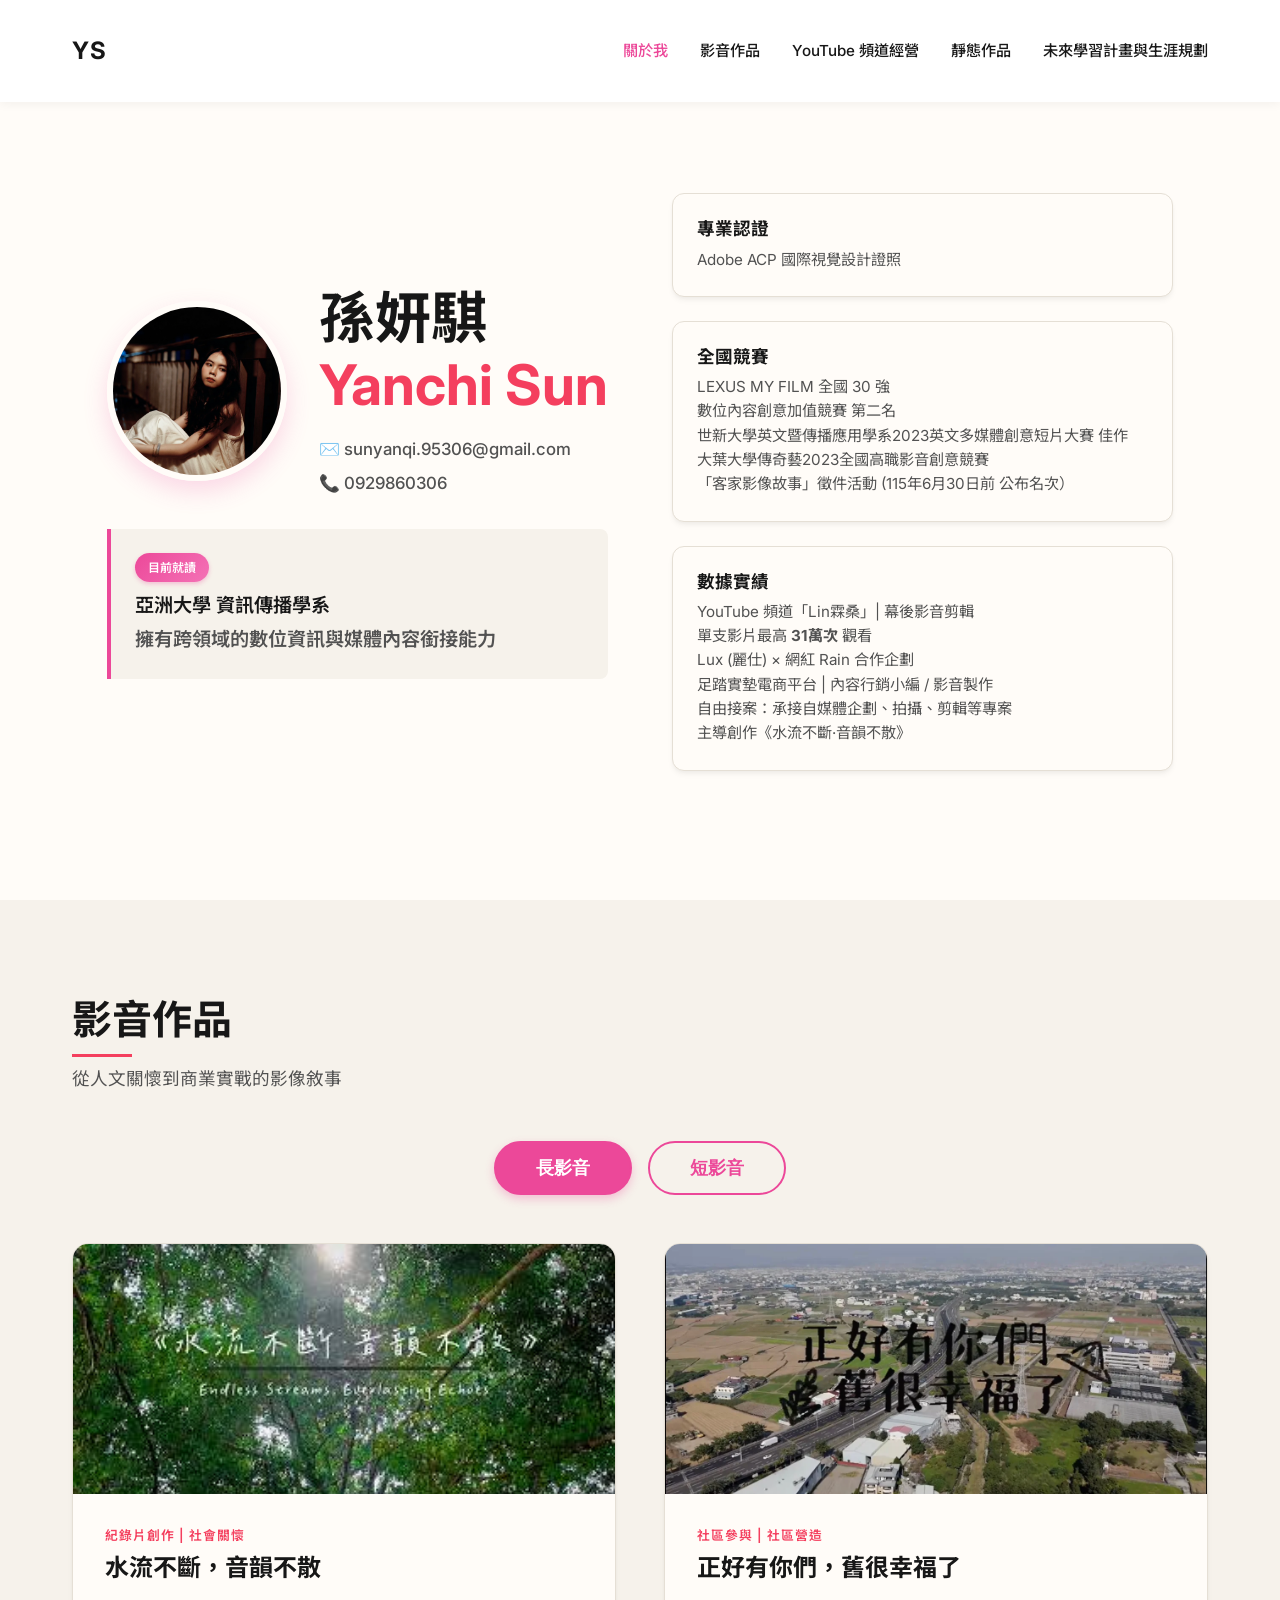
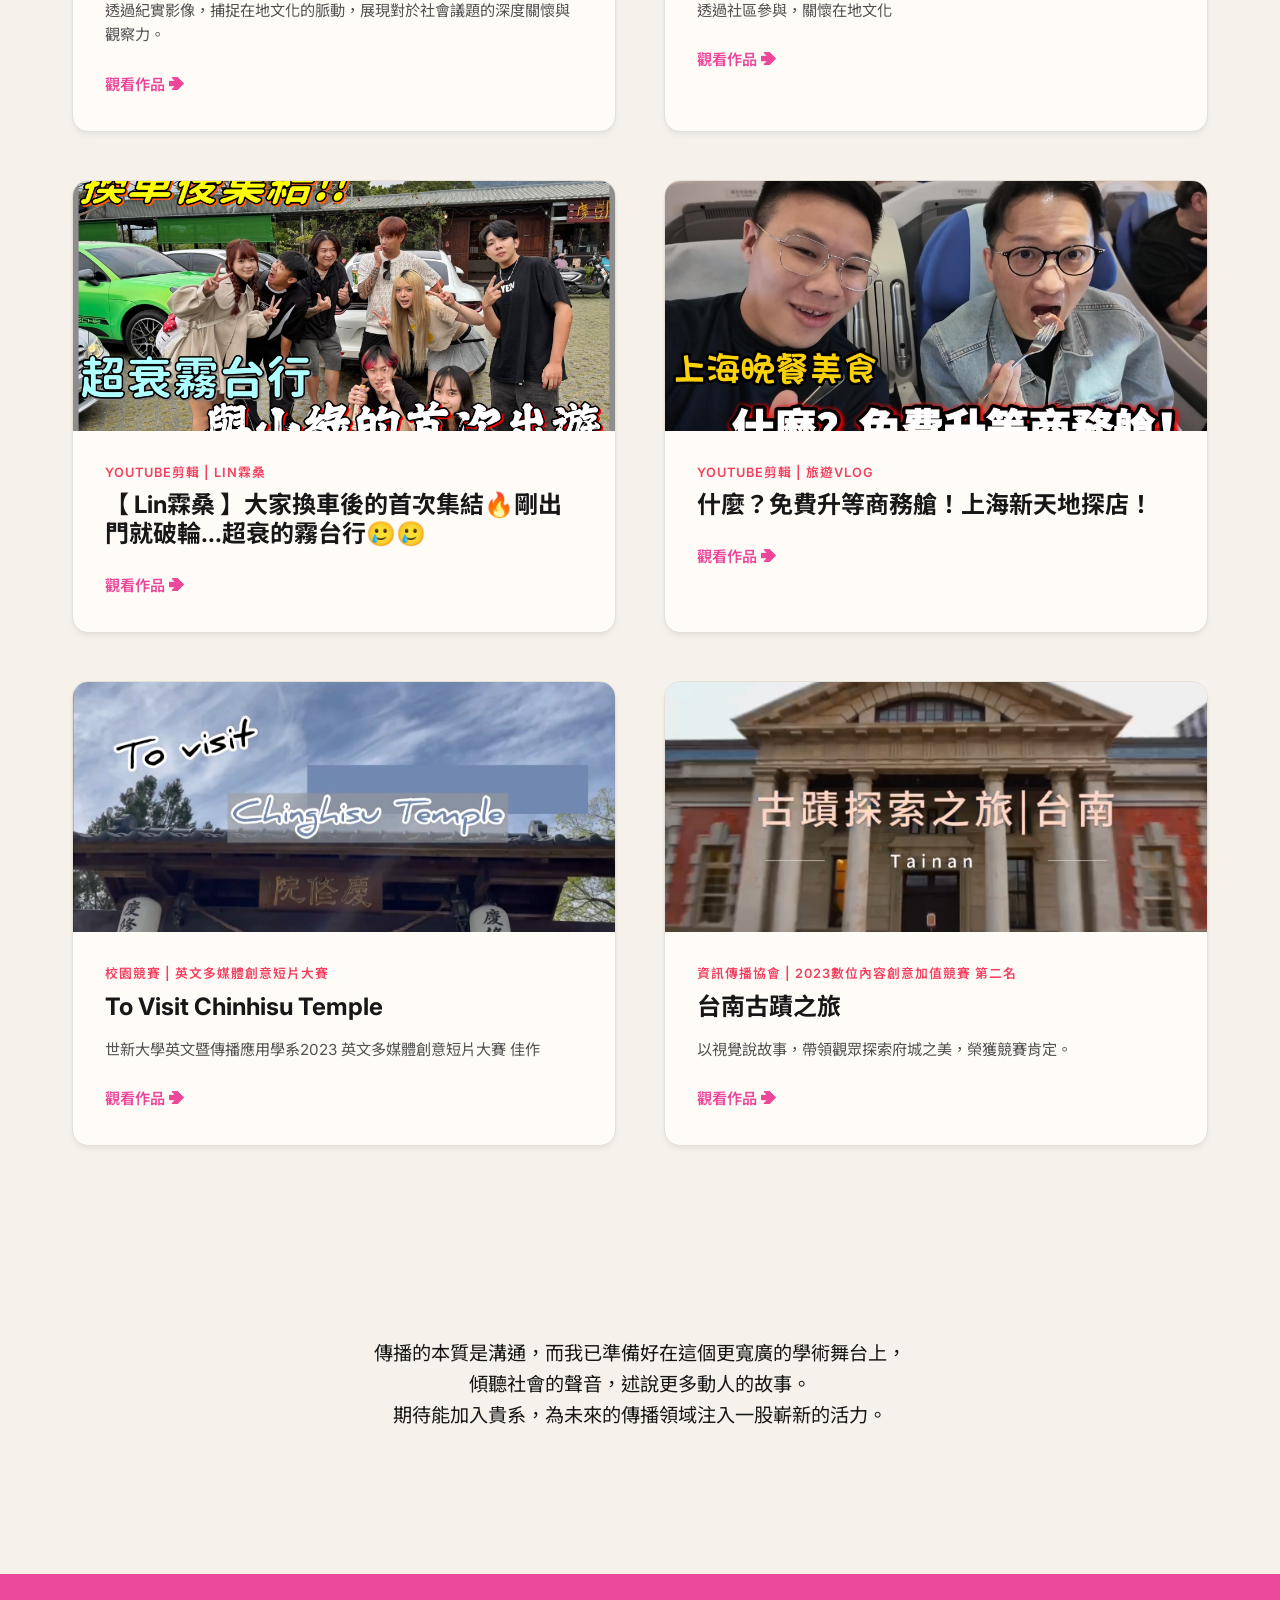
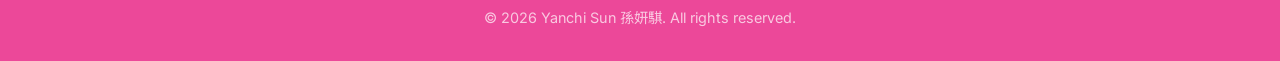
==== index.html @ bd14a130 "Add files via upload" ====
<!DOCTYPE html>
<html lang="zh-TW">

<head>
    <meta charset="UTF-8">
    <meta name="viewport" content="width=device-width, initial-scale=1.0">
    <meta name="description" content="孫妍騏 (Yanchi Sun) 個人網站">
    <title>孫妍騏 | 個人網站</title>
    <link rel="preconnect" href="https://fonts.googleapis.com">
    <link rel="preconnect" href="https://fonts.gstatic.com" crossorigin>
    <link
        href="https://fonts.googleapis.com/css2?family=Inter:wght@300;400;500;600;700&family=Noto+Sans+TC:wght@300;400;500;700&display=swap"
        rel="stylesheet">
    <link rel="stylesheet" href="style.css">
</head>

<body>
    <nav id="navbar">
        <div class="nav-container">
            <a href="index.html" class="nav-logo">YS</a>
            <div class="hamburger" id="hamburger">
                <span class="bar"></span>
                <span class="bar"></span>
                <span class="bar"></span>
            </div>
            <ul class="nav-links" id="nav-links">
                <li><a href="index.html#hero" style="color: var(--primary-color);">關於我</a></li>
                <li><a href="index.html#works">影音作品</a></li>
                <li><a href="youtube.html">YouTube 頻道經營</a></li>
                <li><a href="photography.html">靜態作品</a></li>
                <li><a href="sop.html">未來學習計畫與生涯規劃</a></li>
            </ul>
        </div>
    </nav>

    <!-- 1. 核心亮點 (The Candidate Profile) -->
    <section id="hero" class="section">
        <div class="container hero-container">
            <div class="hero-content reveal">
                <div class="profile-layout">
                    <div class="profile-photo">
                        <img src="photo/S__47808532.jpg" alt="孫妍騏 Yanchi Sun">
                    </div>
                    <div class="profile-text">
                        <h1 class="main-title">孫妍騏 <br><span class="highlight">Yanchi Sun</span></h1>
                        <div class="hero-contact">
                            <a href="mailto:sunyanqi.95306@gmail.com">✉️ sunyanqi.95306@gmail.com</a>
                            <a href="tel:0929860306">📞 0929860306</a>
                        </div>
                    </div>
                </div>
                <div class="current-bg">
                    <span class="tag">目前就讀</span>
                    <p>亞洲大學 資訊傳播學系</p>
                    <p class="tag-description">擁有跨領域的數位資訊與媒體內容銜接能力</p>
                </div>
            </div>

            <div class="hero-cards reveal reveal-delay">
                <div class="card honor-card">
                    <h3>專業認證</h3>
                    <p>Adobe ACP 國際視覺設計證照</p>
                </div>
                <div class="card honor-card">
                    <h3>全國競賽</h3>
                    <p>LEXUS MY FILM 全國 30 強</p>
                    <p>數位內容創意加值競賽 第二名</p>
                    <p>世新大學英文暨傳播應用學系2023英文多媒體創意短片大賽 佳作</p>
                    <p>大葉大學傳奇藝2023全國高職影音創意競賽</p>
                    <p>「客家影像故事」徵件活動 (115年6月30日前 公布名次） </p>
                </div>
                <div class="card honor-card">
                    <h3>數據實績</h3>
                    <p>YouTube 頻道「Lin霖桑」| 幕後影音剪輯</p>
                    <p>單支影片最高 <strong>31萬次</strong> 觀看</p>
                    <p>Lux (麗仕) × 網紅 Rain 合作企劃</p>
                    <p>足踏實墊電商平台 | 內容行銷小編 / 影音製作</p>
                    <p>自由接案：承接自媒體企劃、拍攝、剪輯等專案</p>
                    <p>主導創作《水流不斷·音韻不散》</p>
                </div>
            </div>
        </div>
    </section>

    <!-- 3. 代表作品集 (Selected Works) -->
    <section id="works" class="section bg-light">
        <div class="container">
            <h2 class="section-title reveal">影音作品</h2>
            <p class="section-subtitle reveal">從人文關懷到商業實戰的影像敘事</p>

            <div class="tabs-container reveal">
                <button class="tab-btn active" data-target="long-videos">長影音</button>
                <button class="tab-btn" data-target="short-videos">短影音</button>
            </div>

            <!-- 長影音 -->
            <div id="long-videos" class="tab-content active">
                <div class="works-grid">
                    <!-- 影視創作 2 -->
                    <div class="work-card reveal">
                        <a href="https://youtu.be/RZoBWevMnu4" target="_blank" class="work-img-wrapper"
                            style="display: block;">
                            <img src="photo/hakka.jpg" alt="水流不斷，音韻不散 側拍" class="work-img"
                                onerror="this.src='https://via.placeholder.com/600x400?text=Documentary'">
                        </a>
                        <div class="work-info">
                            <span class="work-category">紀錄片創作 | 社會關懷</span>
                            <h3>水流不斷，音韻不散</h3>
                            <p>透過紀實影像，捕捉在地文化的脈動，展現對於社會議題的深度關懷與觀察力。</p>
                            <a href="https://youtu.be/RZoBWevMnu4" target="_blank" class="work-link">觀看作品 ➔</a>
                        </div>
                    </div>

                    <!-- 影視創作 3 -->
                    <div class="work-card reveal reveal-delay">
                        <a href="https://youtu.be/hsZPQ51cXaA" target="_blank" class="work-img-wrapper"
                            style="display: block;">
                            <img src="photo/maxresdefault.jpg" alt="正好有你們，就很幸福了 側拍" class="work-img"
                                onerror="this.src='https://via.placeholder.com/600x400?text=Documentary'">
                        </a>
                        <div class="work-info">
                            <span class="work-category">社區參與 | 社區營造</span>
                            <h3>正好有你們，舊很幸福了</h3>
                            <p>透過社區參與，關懷在地文化</p>
                            <a href="https://youtu.be/hsZPQ51cXaA" target="_blank" class="work-link">觀看作品 ➔</a>
                        </div>
                    </div>

                    <!-- 影視創作 4 -->
                    <div class="work-card reveal reveal-delay">
                        <a href="https://youtu.be/P36B3Cg32gs?si=vQLxSed9Ul7kk3_l" target="_blank"
                            class="work-img-wrapper" style="display: block;">
                            <img src="photo/EP240.jpg" alt=" 【 Lin霖桑 】大家換車後的首次集結 " class="work-img"
                                onerror="this.src='https://via.placeholder.com/600x400?text=Documentary'">
                        </a>
                        <div class="work-info">
                            <span class="work-category">YouTube剪輯 | Lin霖桑</span>
                            <h3>【 Lin霖桑 】大家換車後的首次集結🔥剛出門就破輪...超衰的霧台行🥲🥲</h3>
                            <p></p>
                            <a href="https://youtu.be/P36B3Cg32gs?si=vQLxSed9Ul7kk3_l" target="_blank"
                                class="work-link">觀看作品 ➔</a>
                        </div>
                    </div>

                    <!-- 影視創作 4 -->
                    <div class="work-card reveal reveal-delay">
                        <a href="https://youtu.be/ZGSZkt3ehXA?si=nYuo4QbuztwMfJoZ" target="_blank"
                            class="work-img-wrapper" style="display: block;">
                            <img src="photo/EP01.jpg" alt="正好有你們，就很幸福了 側拍" class="work-img"
                                onerror="this.src='https://via.placeholder.com/600x400?text=Documentary'">
                        </a>
                        <div class="work-info">
                            <span class="work-category">YouTube剪輯 | 旅遊Vlog</span>
                            <h3>什麼？免費升等商務艙！上海新天地探店！</h3>
                            <p></p>
                            <a href="https://youtu.be/ZGSZkt3ehXA?si=nYuo4QbuztwMfJoZ" target="_blank"
                                class="work-link">觀看作品 ➔</a>
                        </div>
                    </div>

                    <!-- 影視創作 4 -->
                    <div class="work-card reveal">
                        <a href="https://www.youtube.com/watch?v=4s1SEfzUVJ0" target="_blank" class="work-img-wrapper"
                            style="display: block;">
                            <img src="photo/to visit.png" alt="To Visit 側拍" class="work-img"
                                onerror="this.src='https://via.placeholder.com/600x400?text=Documentary'">
                        </a>
                        <div class="work-info">
                            <span class="work-category">校園競賽 | 英文多媒體創意短片大賽</span>
                            <h3>To Visit Chinhisu Temple</h3>
                            <p>世新大學英文暨傳播應用學系2023 英文多媒體創意短片大賽 佳作</p>
                            <a href="https://www.youtube.com/watch?v=4s1SEfzUVJ0" target="_blank" class="work-link">觀看作品
                                ➔</a>
                        </div>
                    </div>

                    <!-- 影視創作 5 -->
                    <div class="work-card reveal reveal-delay">
                        <a href="https://youtu.be/RTnHp5DnC_Y" target="_blank" class="work-img-wrapper"
                            style="display: block;">
                            <img src="photo/tainan.png" alt="台南古蹟之旅 側拍" class="work-img"
                                onerror="this.src='https://via.placeholder.com/600x400?text=Documentary'">
                        </a>
                        <div class="work-info">
                            <span class="work-category">資訊傳播協會 | 2023數位內容創意加值競賽 第二名</span>
                            <h3>台南古蹟之旅</h3>
                            <p>以視覺說故事，帶領觀眾探索府城之美，榮獲競賽肯定。</p>
                            <a href="https://youtu.be/RTnHp5DnC_Y" target="_blank" class="work-link">觀看作品
                                ➔</a>
                        </div>
                    </div>
                </div>
            </div>


            <!-- 短影音 -->
            <div id="short-videos" class="tab-content">
                <div class="works-grid">
                    <!-- 影視創作 1 -->
                    <div class="work-card reveal">
                        <a href="https://www.instagram.com/reel/DIVXjulz5CI/?igsh=Mm1iMHo1cGNzeHE0" target="_blank"
                            class="work-img-wrapper" style="display: block;">
                            <img src="photo/LEXUS MY FILM.png" alt="我主張不服輸的價值 側拍" class="work-img"
                                onerror="this.src='https://via.placeholder.com/600x400?text=Lexus+Project'">
                        </a>
                        <div class="work-info">
                            <span class="work-category">影視創作 | LEXUS 入圍作品</span>
                            <h3>我主張不服輸的價值</h3>
                            <p>展現影像敘事張力，深刻描繪不屈不撓的精神，獲得 LEXUS MY FILM 全國 30 強肯定。</p>
                            <a href="https://www.instagram.com/reel/DIVXjulz5CI/?igsh=Mm1iMHo1cGNzeHE0" target="_blank"
                                class="work-link">觀看作品 ➔</a>
                        </div>
                    </div>

                    <!-- 商業行銷 -->
                    <div class="work-card reveal reveal-delay">
                        <a href="https://youtube.com/shorts/w4gEf8f7yV8?feature=share" target="_blank"
                            class="work-img-wrapper" style="display: block;">
                            <img src="photo/IMG_3236.jpg" alt="LUX 麗仕 x 網紅合作案 側拍" class="work-img"
                                onerror="this.src='https://via.placeholder.com/600x400?text=Commercial+Project'">
                        </a>
                        <div class="work-info">
                            <span class="work-category">商業行銷 | 執行</span>
                            <h3>LUX 麗仕 x 網紅合作案</h3>
                            <p>展現後製剪輯的獨立製作能力，並透過流量數據優化內容效益。</p>
                            <a href="https://youtube.com/shorts/w4gEf8f7yV8?feature=share" target="_blank"
                                class="work-link">觀看作品 ➔</a>
                        </div>
                    </div>

                    <!-- 影視創作 2 -->
                    <div class="work-card reveal">
                        <a href="https://www.instagram.com/reel/DKgUiZzT_wP/?igsh=ODBxYmxlM25sOGg3" target="_blank"
                            class="work-img-wrapper" style="display: block;">
                            <img src="photo/131531.png" alt="明月堂是血汗工廠 側拍" class="work-img"
                                onerror="this.src='https://via.placeholder.com/600x400?text=Lexus+Project'">
                        </a>
                        <div class="work-info">
                            <span class="work-category">影視創作 | 明月堂</span>
                            <h3>明月堂是血汗工廠</h3>
                            <p>以寫實的視角剖析職場文化，探討老闆對於自家產品品質的堅持。</p>
                            <a href="https://www.instagram.com/reel/DKgUiZzT_wP/?igsh=ODBxYmxlM25sOGg3" target="_blank"
                                class="work-link">觀看作品 ➔</a>
                        </div>
                    </div>

                    <!-- 影視創作 3 -->
                    <div class="work-card reveal">
                        <a href="https://www.instagram.com/reel/DIlYsPBTLEi/?igsh=YjN6Ym5raHdycnc0" target="_blank"
                            class="work-img-wrapper" style="display: block;">
                            <img src="photo/132745.png" alt="民宿日常 孫腫來了!! 側拍" class="work-img"
                                onerror="this.src='https://via.placeholder.com/600x400?text=Lexus+Project'">
                        </a>
                        <div class="work-info">
                            <span class="work-category">影視創作 | Tony的民宿日常</span>
                            <h3>民宿日常 孫腫來了!!</h3>
                            <p>本來以為孫腫答不出來，沒想到我賠了夫人又折兵。</p>
                            <a href="https://www.instagram.com/reel/DIlYsPBTLEi/?igsh=YjN6Ym5raHdycnc0" target="_blank"
                                class="work-link">觀看作品 ➔</a>
                        </div>
                    </div>

                    <!-- 影視創作 4 -->
                    <div class="work-card reveal">
                        <a href="https://youtube.com/shorts/SXCgfeTNXOU?feature=share" target="_blank"
                            class="work-img-wrapper" style="display: block;">
                            <img src="photo/01.jpg" alt="慈雲寶塔 側拍" class="work-img"
                                onerror="this.src='https://via.placeholder.com/600x400?text=Lexus+Project'">
                        </a>
                        <div class="work-info">
                            <span class="work-category">影視創作 | 慈雲寶塔</span>
                            <h3>慈雲寶塔</h3>
                            <p>慈雲寶塔到底厲害在哪裡？</p>
                            <a href="https://youtube.com/shorts/SXCgfeTNXOU?feature=share" target="_blank"
                                class="work-link">觀看作品 ➔</a>
                        </div>
                    </div>

                    <!-- 影視創作 5 -->
                    <div class="work-card reveal">
                        <a href="https://youtube.com/shorts/UiXe-c9vTCw?feature=share" target="_blank"
                            class="work-img-wrapper" style="display: block;">
                            <img src="photo/ep02.jpg" alt="高雄蘭美達 側拍" class="work-img"
                                onerror="this.src='https://via.placeholder.com/600x400?text=Lexus+Project'">
                        </a>
                        <div class="work-info">
                            <span class="work-category">影視創作 | 高雄蘭美達</span>
                            <h3>高雄蘭美達快問快答</h3>
                            <p>騎這台經典車出門，被貼滿便利貼?</p>
                            <a href="https://youtube.com/shorts/UiXe-c9vTCw?feature=share" target="_blank"
                                class="work-link">觀看作品 ➔</a>
                        </div>
                    </div>

                </div>
            </div>
        </div>
    </section>

    <!-- 5. 結語與聯繫 (Closing Statement) -->
    <section id="contact" class="section bg-light">
        <div class="container text-center reveal">
            <p class="closing-text">
                傳播的本質是溝通，而我已準備好在這個更寬廣的學術舞台上，<br>
                傾聽社會的聲音，述說更多動人的故事。<br>
                期待能加入貴系，為未來的傳播領域注入一股嶄新的活力。
            </p>
        </div>
    </section>

    <footer>
        <div class="container">
            <p>&copy; 2026 Yanchi Sun 孫妍騏. All rights reserved.</p>
        </div>
    </footer>

    <script src="script.js"></script>
</body>

</html>
---- style.css ----
:root {
    --primary-color: #ec4899;    /* 亮玫瑰粉 - 活潑且具親和力 */
    --accent-color: #f43f5e;     /* 櫻桃/珊瑚紅 - 重點強調 */
    --accent-light: #fbcfe8;     /* 淺粉色 */
    --bg-white: #fffcf8;         /* 偏暖的米白，取代刺眼的純白 */
    --bg-light: #f6f2eb;         /* 溫潤質感的米色/燕麥色背景 */
    --text-main: #171717;        /* 極深灰色（接近純黑），提升閱讀舒適度 */
    --text-light: #525252;       /* 深灰色（次要文字） */
    --border-color: #e5dfd5;     /* 配合米色背景調整邊框顏色 */
    
    --font-heading: 'Inter', 'Noto Sans TC', sans-serif;
    --font-body: 'Inter', 'Noto Sans TC', sans-serif;
    
    --transition: all 0.3s cubic-bezier(0.25, 0.8, 0.25, 1);
    --shadow-sm: 0 4px 6px -1px rgba(0, 0, 0, 0.05), 0 2px 4px -1px rgba(0, 0, 0, 0.03);
    --shadow-md: 0 10px 15px -3px rgba(0, 0, 0, 0.05), 0 4px 6px -2px rgba(0, 0, 0, 0.03);
    --shadow-lg: 0 20px 25px -5px rgba(0, 0, 0, 0.1), 0 10px 10px -5px rgba(0, 0, 0, 0.04);
}

* {
    margin: 0;
    padding: 0;
    box-sizing: border-box;
}

html {
    scroll-behavior: smooth;
    scroll-padding-top: 80px;
    font-size: 16px;
}

body {
    font-family: var(--font-body);
    color: var(--text-main);
    background-color: var(--bg-white);
    line-height: 1.6;
    overflow-x: hidden;
}

h1, h2, h3, h4, h5, h6 {
    font-family: var(--font-heading);
    color: var(--text-main); /* 將標題顏色改為深黑色系，不再使用粉色 */
    line-height: 1.2;
}

a {
    text-decoration: none;
    color: inherit;
    transition: var(--transition);
}

ul {
    list-style: none;
}

.container {
    max-width: 1200px;
    margin: 0 auto;
    padding: 0 2rem;
}

.section {
    padding: 6rem 0;
}

.bg-light {
    background-color: var(--bg-light);
}

.text-gold {
    color: var(--accent-color);
}

.text-center {
    text-align: center;
}

/* Navbar */
#navbar {
    position: fixed;
    top: 0;
    left: 0;
    width: 100%;
    background-color: rgba(255, 255, 255, 0.95);
    backdrop-filter: blur(10px);
    z-index: 1000;
    box-shadow: 0 2px 10px rgba(0,0,0,0.05);
    transition: var(--transition);
}

.nav-container {
    max-width: 1200px;
    margin: 0 auto;
    padding: 1rem 2rem;
    display: flex;
    justify-content: space-between;
    align-items: center;
}

.nav-logo {
    font-weight: 700;
    font-size: 1.5rem;
    color: var(--text-main); /* 導覽列 Logo 顏色改為深黑 */
    letter-spacing: 1px;
    z-index: 1002;
    position: relative;
}

.hamburger {
    display: none;
    cursor: pointer;
    flex-direction: column;
    gap: 5px;
    z-index: 1002; /* Above the mobile menu */
    position: relative;
}

.hamburger .bar {
    width: 25px;
    height: 3px;
    background-color: var(--text-main);
    border-radius: 3px;
    transition: var(--transition);
}

/* Hamburger Active Animation */
.hamburger.active .bar:nth-child(1) {
    transform: translateY(8px) rotate(45deg);
}

.hamburger.active .bar:nth-child(2) {
    opacity: 0;
}

.hamburger.active .bar:nth-child(3) {
    transform: translateY(-8px) rotate(-45deg);
}

.nav-links {
    display: flex;
    gap: 2rem;
}

.nav-links a {
    font-weight: 500;
    font-size: 0.95rem;
    color: var(--text-main);
    position: relative;
}

.nav-links a::after {
    content: '';
    position: absolute;
    width: 0;
    height: 2px;
    bottom: -4px;
    left: 0;
    background-color: var(--accent-color);
    transition: var(--transition);
}

.nav-links a:hover::after {
    width: 100%;
}

/* Typography & Titles */
.section-title {
    font-size: 2.5rem;
    font-weight: 700;
    margin-bottom: 0.5rem;
    position: relative;
    display: inline-block;
}

.section-title::after {
    content: '';
    display: block;
    width: 60px;
    height: 3px;
    background-color: var(--accent-color);
    margin-top: 10px;
}

.section-subtitle {
    font-size: 1.1rem;
    color: var(--text-light);
    margin-bottom: 3rem;
}

/* Reveal Animations */
.reveal {
    opacity: 0;
    transform: translateY(30px);
    transition: opacity 0.8s ease-out, transform 0.8s ease-out;
}

.reveal.active {
    opacity: 1;
    transform: translateY(0);
}

.reveal-delay {
    transition-delay: 0.2s;
}

/* 1. Hero Section */
#hero {
    padding-top: 10rem;
    min-height: 100vh;
    display: flex;
    align-items: center;
}

.hero-container {
    display: grid;
    grid-template-columns: 1fr 1fr;
    gap: 4rem;
    align-items: center;
}

.subtitle {
    font-size: 1.1rem;
    color: var(--accent-color);
    font-weight: 600;
    letter-spacing: 2px;
    text-transform: uppercase;
    margin-bottom: 0.5rem;
}

.profile-layout {
    display: flex;
    align-items: center;
    gap: 2rem;
    margin-bottom: 2rem;
}

.profile-photo {
    flex-shrink: 0;
    width: 180px;
    height: 180px;
    border-radius: 50%;
    overflow: hidden;
    border: 6px solid var(--bg-white);
    box-shadow: 0 10px 25px rgba(236, 72, 153, 0.2);
}

.profile-photo img {
    width: 100%;
    height: 100%;
    object-fit: cover;
}

.main-title {
    font-size: 3.5rem;
    margin-bottom: 0.5rem;
}

.highlight {
    color: var(--accent-color);
}

.sub-headline {
    font-size: 1.6rem;
    font-weight: 400;
    color: var(--text-light);
    margin-bottom: 0;
}

.hero-contact {
    margin-top: 1rem;
    display: flex;
    flex-direction: column;
    gap: 0.5rem;
}

.hero-contact a {
    font-size: 1.05rem;
    font-weight: 500;
    color: var(--text-light);
    display: inline-flex;
    align-items: center;
    gap: 0.5rem;
}

.hero-contact a:hover {
    color: var(--primary-color);
}

.current-bg {
    background: var(--bg-light);
    padding: 1.5rem;
    border-left: 4px solid var(--primary-color);
    border-radius: 0 8px 8px 0;
}

.tag {
    display: inline-block;
    background: linear-gradient(135deg, var(--primary-color), #f472b6);
    color: white;
    font-size: 0.75rem;
    padding: 0.3rem 0.8rem;
    border-radius: 20px; /* 更圓潤活潑的形狀 */
    margin-bottom: 0.5rem;
    font-weight: 600;
    box-shadow: 0 2px 4px rgba(236, 72, 153, 0.3);
}

.current-bg p:not(.tag) {
    font-weight: 600;
    font-size: 1.2rem;
}

.current-bg .tag-description {
    font-weight: 400;
    font-size: 0.95rem;
    color: var(--text-light);
    margin-top: 0.2rem;
}

.hero-cards {
    display: flex;
    flex-direction: column;
    gap: 1.5rem;
}

.honor-card {
    background: var(--bg-white);
    padding: 1.5rem;
    border-radius: 12px;
    box-shadow: var(--shadow-sm);
    border: 1px solid var(--border-color);
    transition: var(--transition);
    display: flex;
    flex-direction: column;
}

.honor-card:hover {
    transform: translateY(-5px);
    box-shadow: var(--shadow-md);
    border-color: var(--accent-color);
}

.card-icon {
    font-size: 2rem;
    margin-bottom: 0.5rem;
}

.honor-card h3 {
    font-size: 1.1rem;
    margin-bottom: 0.5rem;
}

.honor-card p {
    font-size: 0.95rem;
    color: var(--text-light);
}

/* 2. SOP */
.motivation-box {
    background: white;
    padding: 3rem;
    border-radius: 16px;
    box-shadow: var(--shadow-lg);
    position: relative;
    margin-bottom: 4rem;
}

.motivation-box::before {
    content: '"';
    position: absolute;
    top: 10px;
    left: 20px;
    font-size: 6rem;
    color: var(--accent-color);
    opacity: 0.2;
    font-family: serif;
    line-height: 1;
}

.motivation-box p {
    font-size: 1.1rem;
    line-height: 1.8;
    position: relative;
    z-index: 1;
}

.timeline {
    position: relative;
    max-width: 800px;
    margin: 0 auto;
}

.timeline::before {
    content: '';
    position: absolute;
    left: 15px;
    top: 0;
    height: 100%;
    width: 2px;
    background: var(--border-color);
}

.timeline-item {
    position: relative;
    padding-left: 50px;
    margin-bottom: 3rem;
}

.timeline-item:last-child {
    margin-bottom: 0;
}

.timeline-dot {
    position: absolute;
    left: 8px;
    top: 5px;
    width: 16px;
    height: 16px;
    border-radius: 50%;
    background: var(--accent-color);
    border: 4px solid var(--bg-light);
    box-shadow: 0 0 0 4px var(--bg-light);
    transition: var(--transition);
}

.timeline-item:hover .timeline-dot {
    transform: scale(1.3);
    background: var(--primary-color);
}

.timeline-content h3 {
    font-size: 1.3rem;
    margin-bottom: 0.5rem;
}

.timeline-content p {
    color: var(--text-light);
}

/* 3. Works */
/* Tabs */
.tabs-container {
    display: flex;
    justify-content: center;
    gap: 1rem;
    margin-bottom: 3rem;
}

.tab-btn {
    padding: 0.8rem 2.5rem;
    border: 2px solid var(--primary-color);
    background: transparent;
    color: var(--primary-color);
    font-size: 1.1rem;
    font-weight: 600;
    border-radius: 30px;
    cursor: pointer;
    transition: var(--transition);
}

.tab-btn.active, .tab-btn:hover {
    background: var(--primary-color);
    color: white;
    box-shadow: 0 4px 10px rgba(236, 72, 153, 0.3);
}

.tab-content {
    display: none;
}

.tab-content.active {
    display: block;
    animation: fadeIn 0.5s ease;
}

@keyframes fadeIn {
    from { opacity: 0; transform: translateY(10px); }
    to { opacity: 1; transform: translateY(0); }
}

.works-grid {
    display: grid;
    grid-template-columns: repeat(2, 1fr);
    gap: 3rem;
}

.work-card {
    background: var(--bg-white);
    border-radius: 16px;
    overflow: hidden;
    box-shadow: var(--shadow-sm);
    transition: var(--transition);
    border: 1px solid var(--border-color);
}

.work-card:hover {
    transform: translateY(-10px);
    box-shadow: var(--shadow-lg);
}

.work-img-wrapper {
    width: 100%;
    height: 250px;
    overflow: hidden;
    background: #eaeaea;
}

#short-videos .works-grid {
    grid-template-columns: repeat(auto-fit, minmax(250px, 320px));
    justify-content: center;
}

#short-videos .work-img-wrapper {
    height: auto;
    aspect-ratio: 9 / 16;
}

.work-img {
    width: 100%;
    height: 100%;
    object-fit: cover;
    transition: transform 0.5s ease;
}

.work-card:hover .work-img {
    transform: scale(1.05);
}

.work-info {
    padding: 2rem;
}

.work-category {
    font-size: 0.8rem;
    color: var(--accent-color);
    font-weight: 600;
    letter-spacing: 1px;
    text-transform: uppercase;
    display: block;
    margin-bottom: 0.5rem;
}

.work-info h3 {
    font-size: 1.5rem;
    margin-bottom: 1rem;
}

.work-info p {
    color: var(--text-light);
    font-size: 0.95rem;
    margin-bottom: 1.5rem;
}

.work-link {
    display: inline-block;
    font-size: 0.95rem;
    font-weight: 600;
    color: var(--primary-color);
    border-bottom: 2px solid transparent;
    transition: var(--transition);
}

.work-link:hover {
    color: var(--accent-color);
    border-color: var(--accent-color);
    transform: translateX(5px);
}

/* 4. YouTube Section */
.youtube-grid {
    display: grid;
    grid-template-columns: repeat(3, 1fr);
    gap: 2rem;
}

.youtube-card {
    background: var(--bg-white);
    border-radius: 16px;
    overflow: hidden;
    box-shadow: 0 4px 15px rgba(236, 72, 153, 0.1);
    border: 1px solid var(--border-color);
    transition: var(--transition);
    display: flex;
    flex-direction: column;
}

.youtube-card:hover {
    transform: translateY(-10px);
    box-shadow: 0 10px 25px rgba(236, 72, 153, 0.2);
}

.video-wrapper {
    width: 100%;
    aspect-ratio: 16 / 9;
    background: #e2e8f0;
    position: relative;
}

.video-placeholder {
    position: absolute;
    top: 0; left: 0; width: 100%; height: 100%;
    display: flex;
    align-items: center;
    justify-content: center;
    color: var(--text-light);
    font-weight: 600;
}

.video-wrapper iframe {
    width: 100%;
    height: 100%;
    border: none;
}

.video-stats {
    padding: 1.5rem;
    flex-grow: 1;
    display: flex;
    flex-direction: column;
}

.video-stats h3 {
    font-size: 1.2rem;
    margin-bottom: 1rem;
}

.stat-row {
    display: flex;
    justify-content: space-between;
    margin-bottom: 0.5rem;
    font-weight: 500;
}

.proof-img {
    margin-top: auto;
    padding-top: 1rem;
    border-top: 1px solid var(--border-color);
}

.proof-img img {
    width: 100%;
    border-radius: 8px;
    box-shadow: 0 2px 8px rgba(0,0,0,0.05);
}

.reveal-delay-2 {
    transition-delay: 0.4s;
}

/* Photography Section */
.photography-grid {
    display: grid;
    grid-template-columns: repeat(3, 1fr);
    gap: 2rem;
    align-items: start;
}

.photo-card {
    background: var(--bg-white);
    border-radius: 12px;
    overflow: hidden;
    box-shadow: var(--shadow-sm);
    border: 1px solid var(--border-color);
    transition: var(--transition);
    cursor: pointer;
    display: flex;
}

.photo-card img {
    width: 100%;
    height: auto;
    display: block;
    transition: transform 0.5s ease;
}

.photo-card:hover {
    box-shadow: var(--shadow-md);
    border-color: var(--primary-color);
}

.photo-card:hover img {
    transform: scale(1.05);
}

/* 5. Contact */
.closing-text {
    font-size: 1.2rem;
    max-width: 700px;
    margin: 0 auto 3rem;
    color: var(--text-main);
}

.contact-info {
    margin-bottom: 3rem;
}

.email-link {
    font-size: 1.5rem;
    font-weight: 600;
    color: var(--primary-color);
    border-bottom: 2px solid transparent;
}

.email-link:hover {
    color: var(--accent-color);
    border-color: var(--accent-color);
}

.action-buttons {
    display: flex;
    justify-content: center;
    gap: 1.5rem;
}

.btn {
    display: inline-flex;
    align-items: center;
    gap: 0.5rem;
    padding: 1rem 2rem;
    border-radius: 8px;
    font-weight: 600;
    font-size: 1.1rem;
    cursor: pointer;
    transition: var(--transition);
}

.btn-primary {
    background: linear-gradient(135deg, var(--primary-color), #db2777);
    color: white;
    box-shadow: 0 4px 15px rgba(236, 72, 153, 0.4);
}

.btn-primary:hover {
    background: linear-gradient(135deg, #db2777, #be185d);
    transform: translateY(-3px) scale(1.02); /* 增加一點放大的活力感 */
    box-shadow: 0 8px 25px rgba(236, 72, 153, 0.5);
}

.btn-secondary {
    background-color: white;
    color: var(--primary-color);
    border: 2px solid var(--primary-color);
}

.btn-secondary:hover {
    background-color: var(--bg-light);
    transform: translateY(-3px);
}

footer {
    background-color: var(--primary-color);
    color: rgba(255, 255, 255, 0.7);
    text-align: center;
    padding: 2rem 0;
    font-size: 0.9rem;
}

/* Responsive */
@media (max-width: 992px) {
    .hero-container, .works-grid, .youtube-grid, .photography-grid {
        grid-template-columns: 1fr;
        gap: 3rem;
    }
    
    .main-title {
        font-size: 3rem;
    }
    
    #hero {
        padding-top: 8rem;
        padding-bottom: 4rem;
    }
}

@media (max-width: 768px) {
    .hamburger {
        display: flex;
    }

    .nav-links {
        position: fixed;
        left: -100%;
        top: 0;
        flex-direction: column;
        background-color: rgba(255, 255, 255, 0.98);
        backdrop-filter: blur(15px);
        width: 100%;
        height: 100vh;
        text-align: center;
        transition: 0.4s cubic-bezier(0.25, 0.8, 0.25, 1);
        justify-content: center;
        align-items: center;
        gap: 3rem;
        z-index: 1000;
        padding: 0;
    }

    .nav-links.active {
        left: 0;
    }

    .nav-links a {
        font-size: 1.5rem;
    }
    
    .profile-layout {
        flex-direction: column;
        align-items: flex-start;
        gap: 1.5rem;
    }
    
    .profile-photo {
        width: 140px;
        height: 140px;
    }
    
    .section-title {
        font-size: 2rem;
    }
    
    .action-buttons {
        flex-direction: column;
    }
    
    .timeline::before {
        left: 0;
    }
    
    .timeline-item {
        padding-left: 30px;
    }
    
    .timeline-dot {
        left: -7px;
    }
}
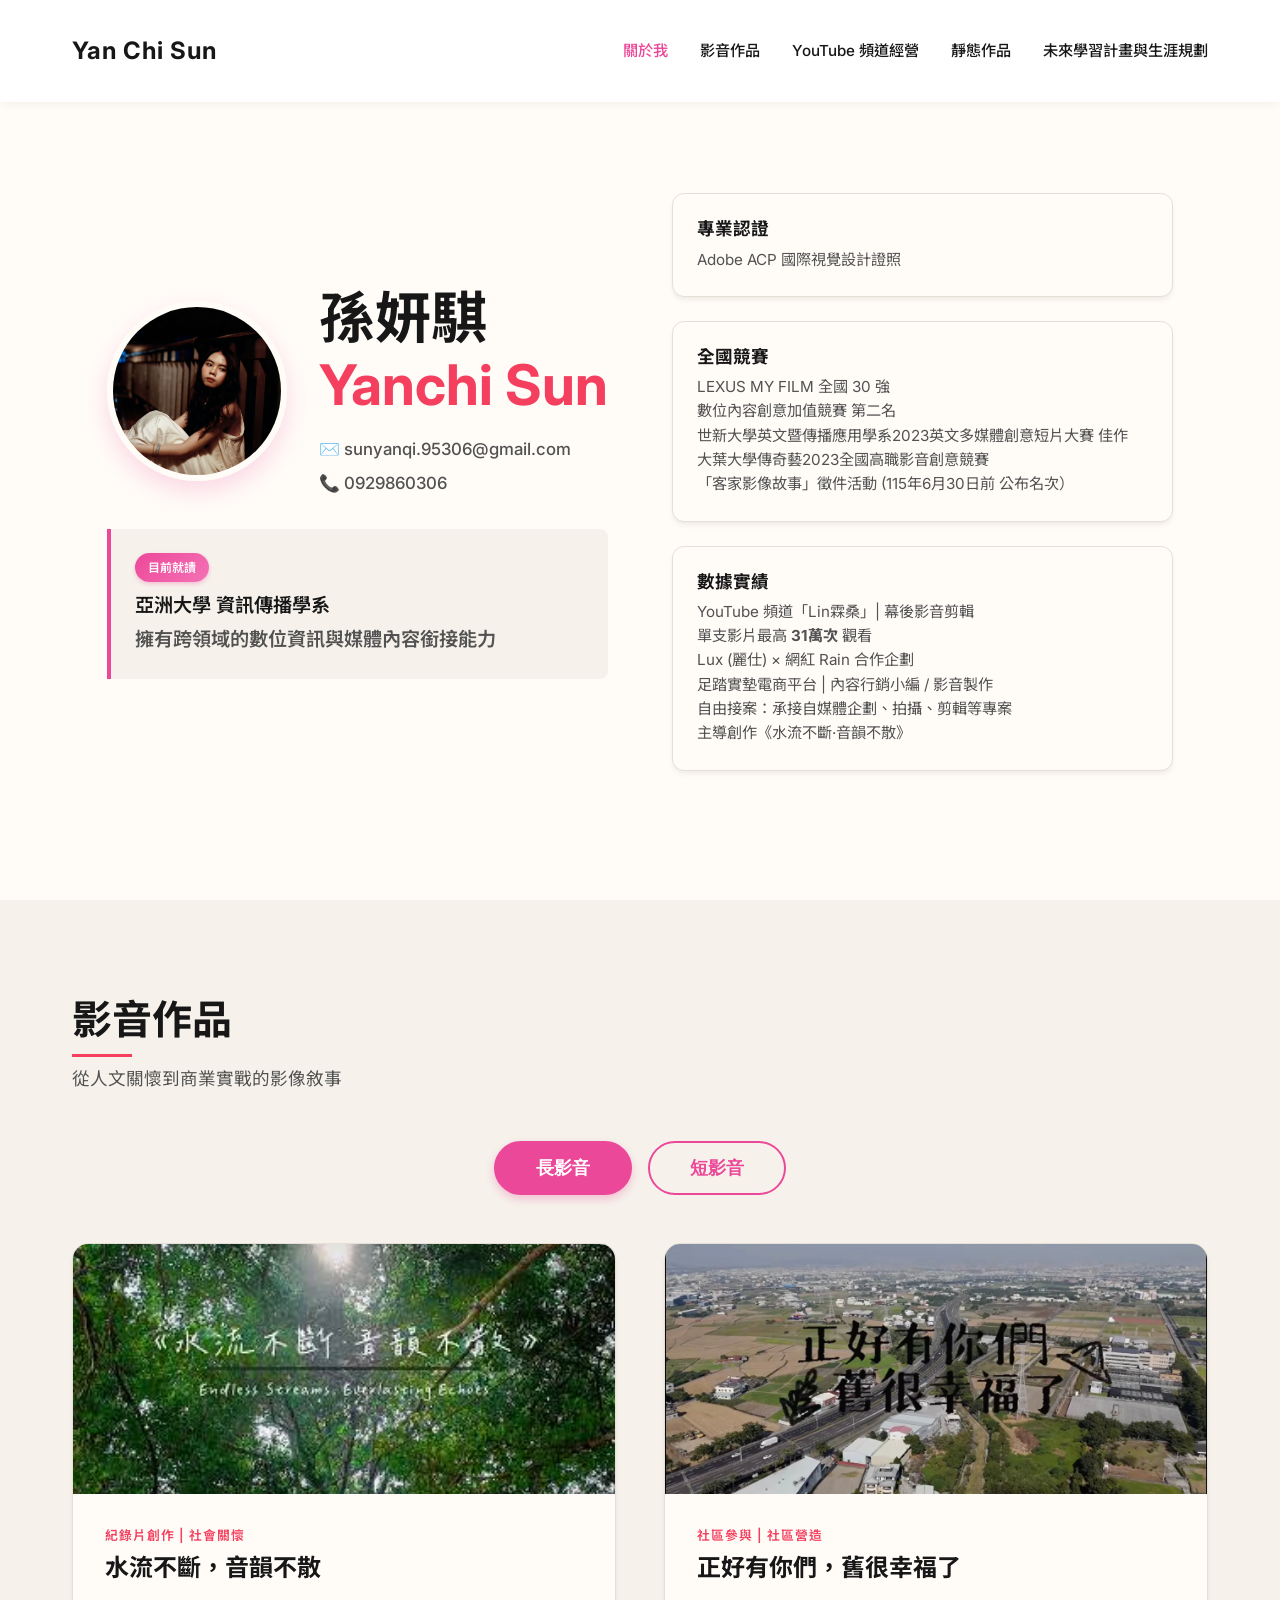
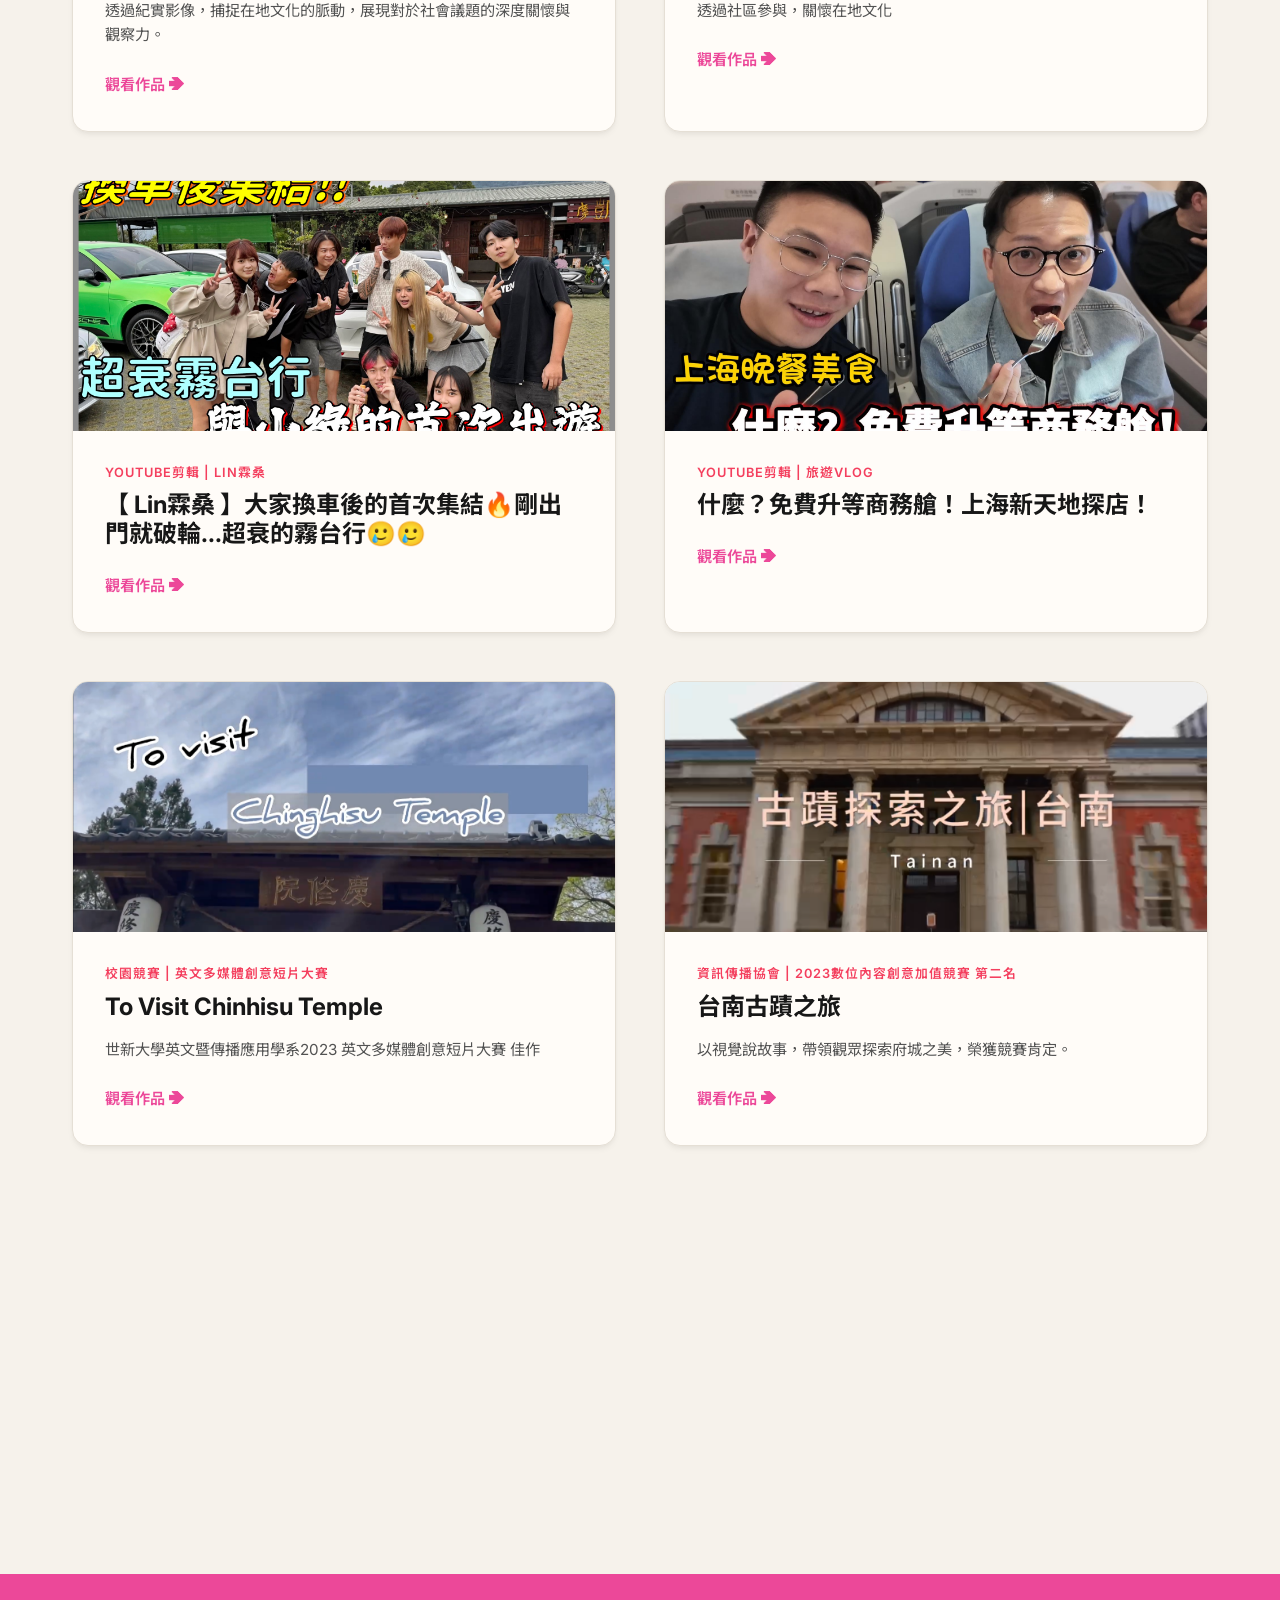
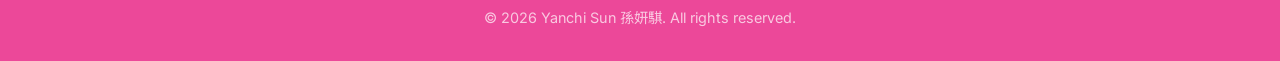
==== commit e98b029c: "Add files via upload" ====
--- a/index.html
+++ b/index.html
@@ -17,7 +17,7 @@
 <body>
     <nav id="navbar">
         <div class="nav-container">
-            <a href="index.html" class="nav-logo">YS</a>
+            <a href="index.html" class="nav-logo">Yan Chi Sun</a>
             <div class="hamburger" id="hamburger">
                 <span class="bar"></span>
                 <span class="bar"></span>
--- a/style.css
+++ b/style.css
@@ -777,30 +777,49 @@
         display: flex;
     }
 
+    .nav-container {
+        position: relative;
+    }
+
     .nav-links {
-        position: fixed;
-        left: -100%;
-        top: 0;
+        position: absolute;
+        top: 100%;
+        right: 2rem;
         flex-direction: column;
         background-color: rgba(255, 255, 255, 0.98);
         backdrop-filter: blur(15px);
+        width: auto;
+        min-width: 220px;
+        height: auto;
+        text-align: right;
+        transition: 0.3s cubic-bezier(0.25, 0.8, 0.25, 1);
+        justify-content: flex-start;
+        align-items: flex-end;
+        gap: 1.5rem;
+        z-index: 1000;
+        padding: 1.5rem 2rem;
+        border-radius: 16px;
+        box-shadow: 0 10px 30px rgba(0, 0, 0, 0.1);
+        border: 1px solid var(--border-color);
+        margin-top: 10px;
+        
+        /* Hidden state */
+        opacity: 0;
+        transform: translateY(-15px) scale(0.95);
+        transform-origin: top right;
+        pointer-events: none;
+    }
+
+    .nav-links.active {
+        opacity: 1;
+        transform: translateY(0) scale(1);
+        pointer-events: auto;
+    }
+
+    .nav-links a {
+        font-size: 1.1rem;
         width: 100%;
-        height: 100vh;
-        text-align: center;
-        transition: 0.4s cubic-bezier(0.25, 0.8, 0.25, 1);
-        justify-content: center;
-        align-items: center;
-        gap: 3rem;
-        z-index: 1000;
-        padding: 0;
-    }
-
-    .nav-links.active {
-        left: 0;
-    }
-
-    .nav-links a {
-        font-size: 1.5rem;
+        display: block;
     }
     
     .profile-layout {
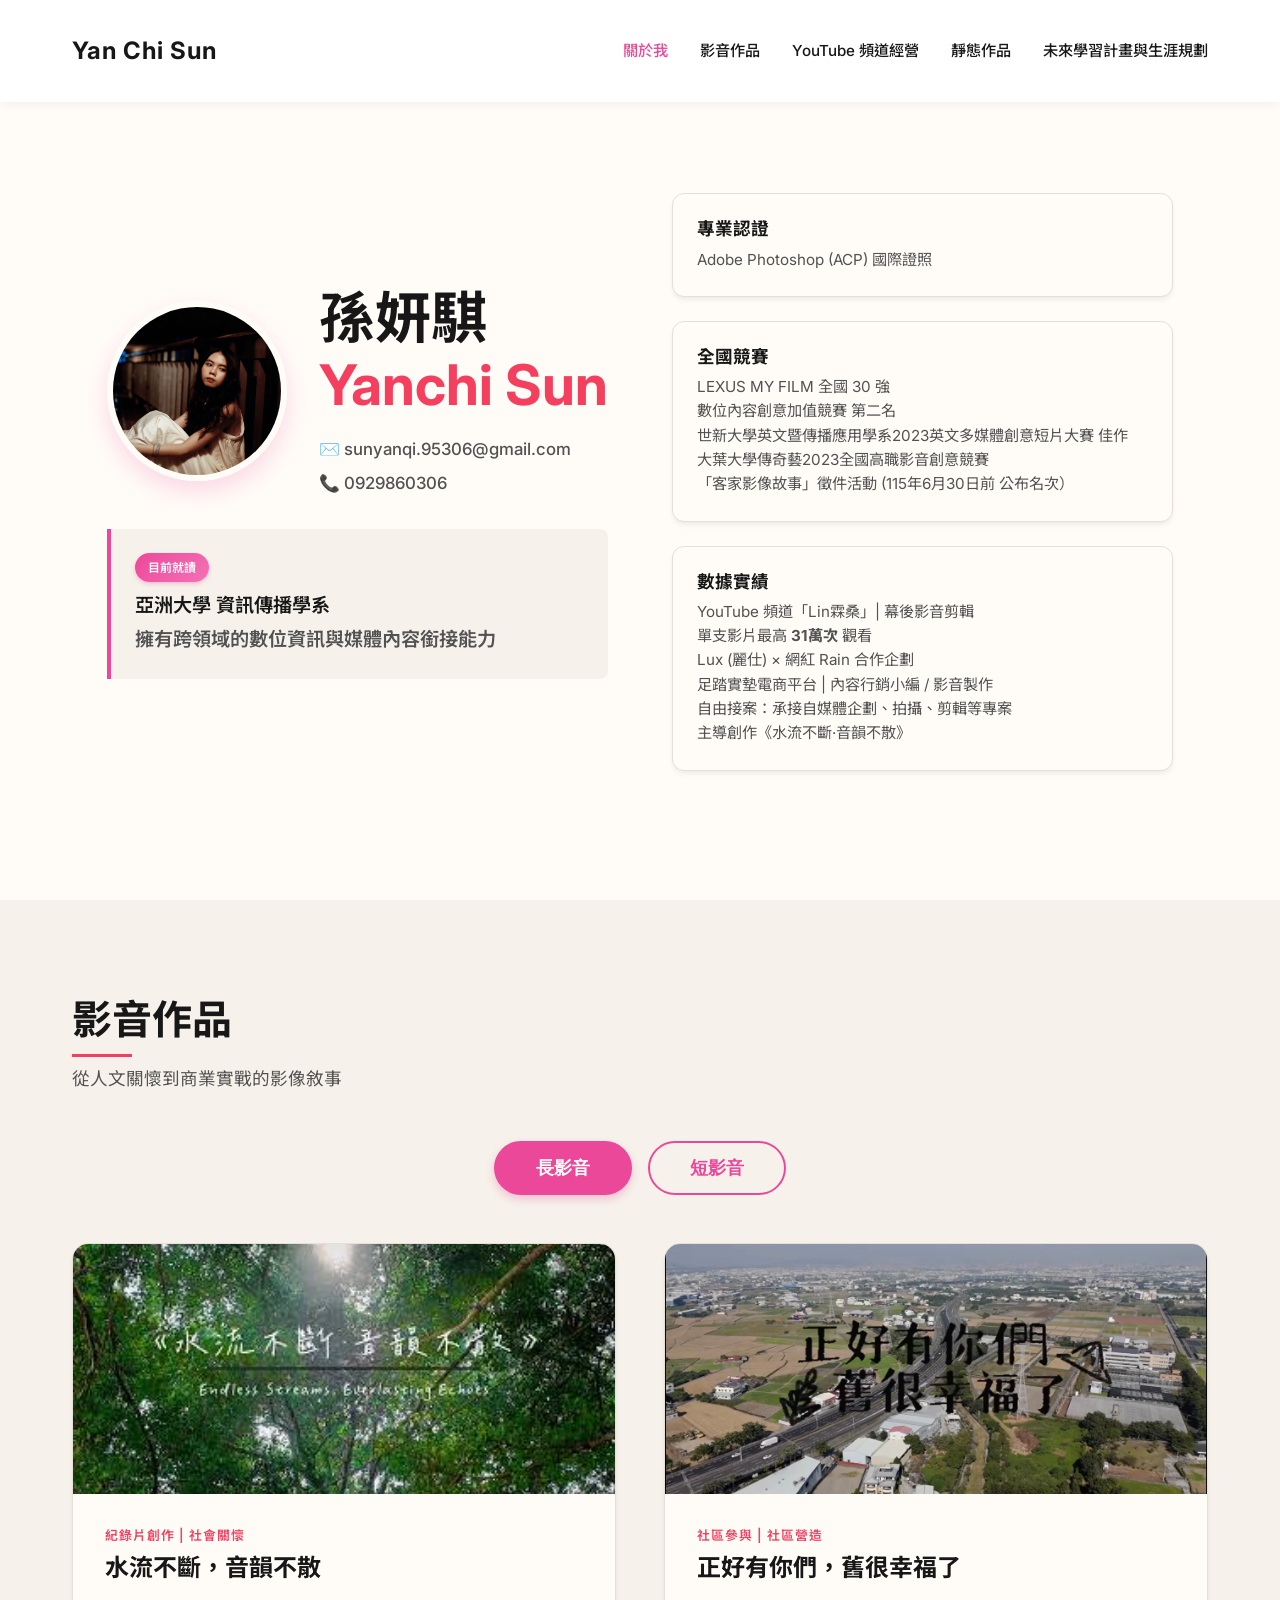
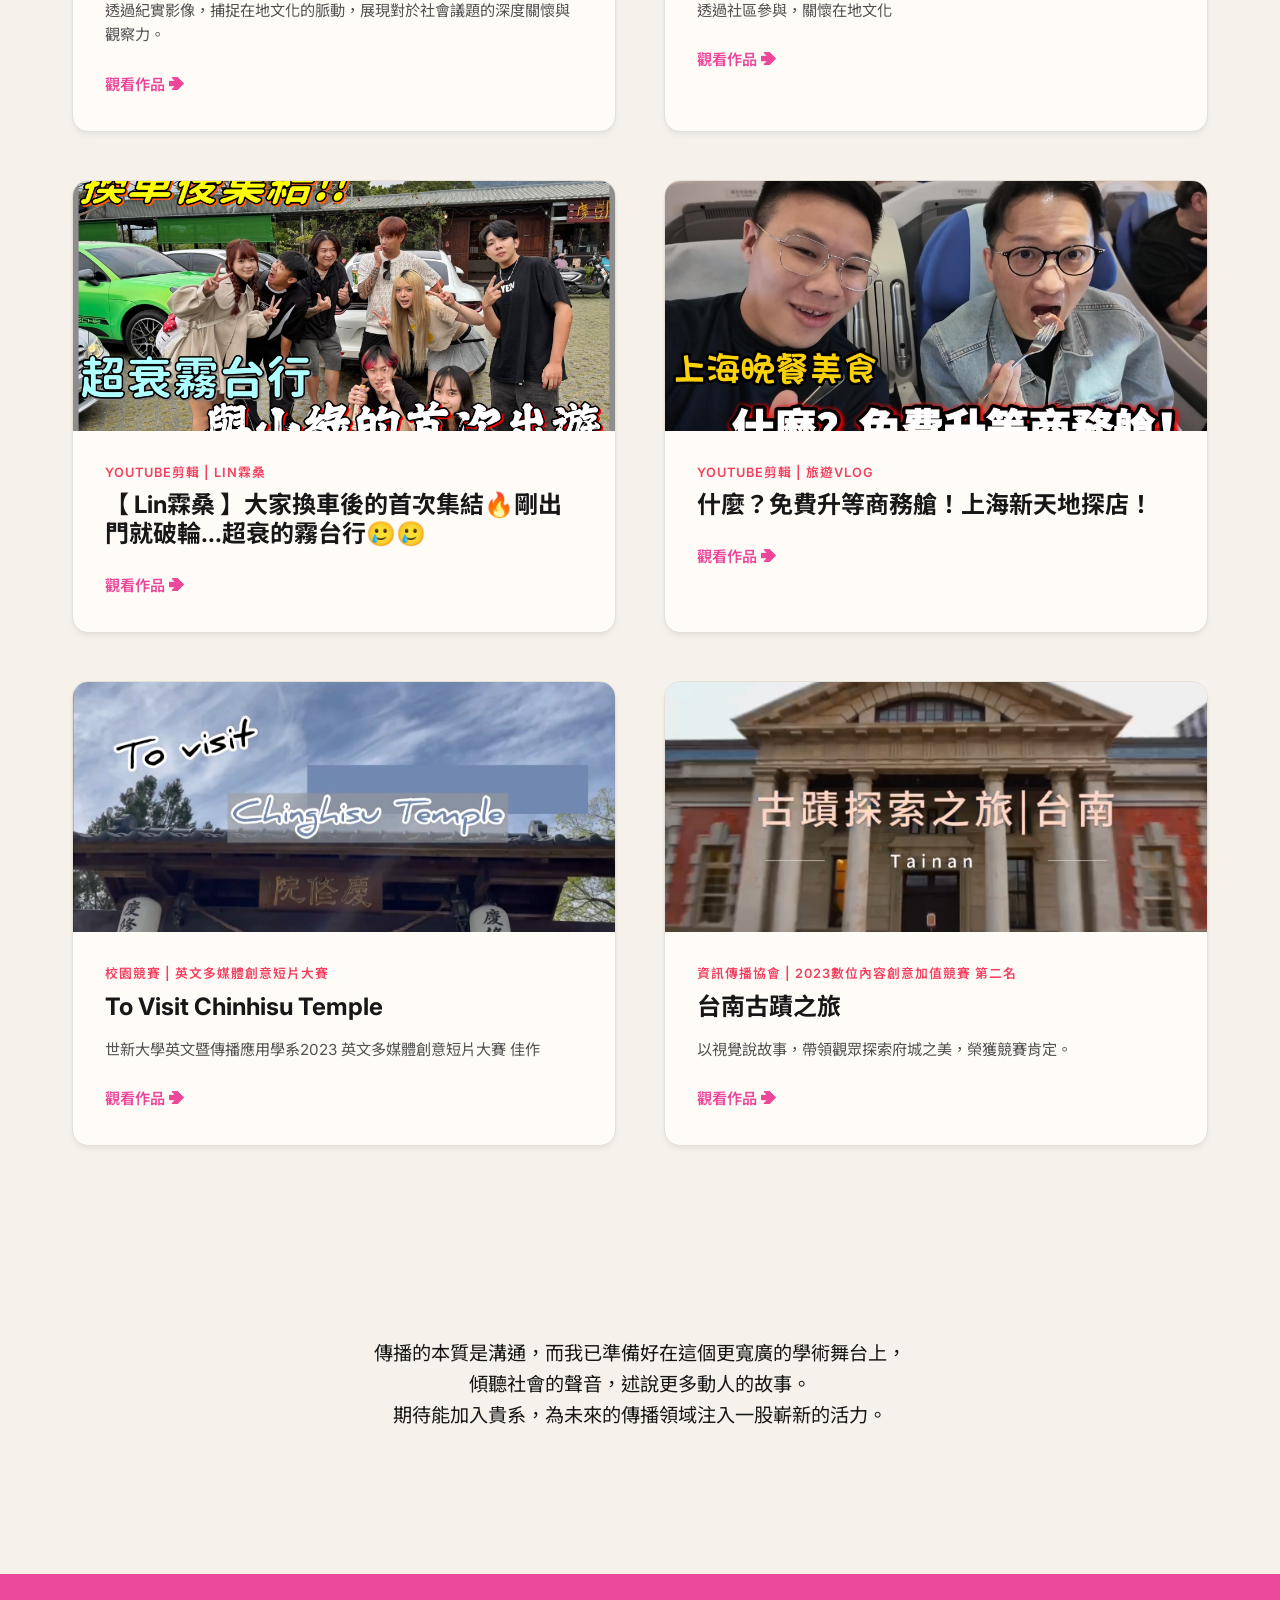
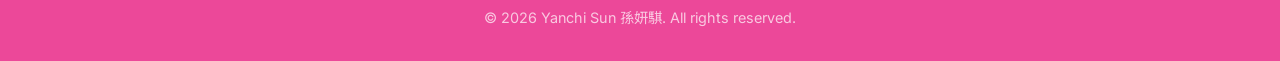
==== commit a8df0ea0: "Add files via upload" ====
--- a/index.html
+++ b/index.html
@@ -59,7 +59,7 @@
             <div class="hero-cards reveal reveal-delay">
                 <div class="card honor-card">
                     <h3>專業認證</h3>
-                    <p>Adobe ACP 國際視覺設計證照</p>
+                    <p>Adobe Photoshop (ACP) 國際證照 </p>
                 </div>
                 <div class="card honor-card">
                     <h3>全國競賽</h3>
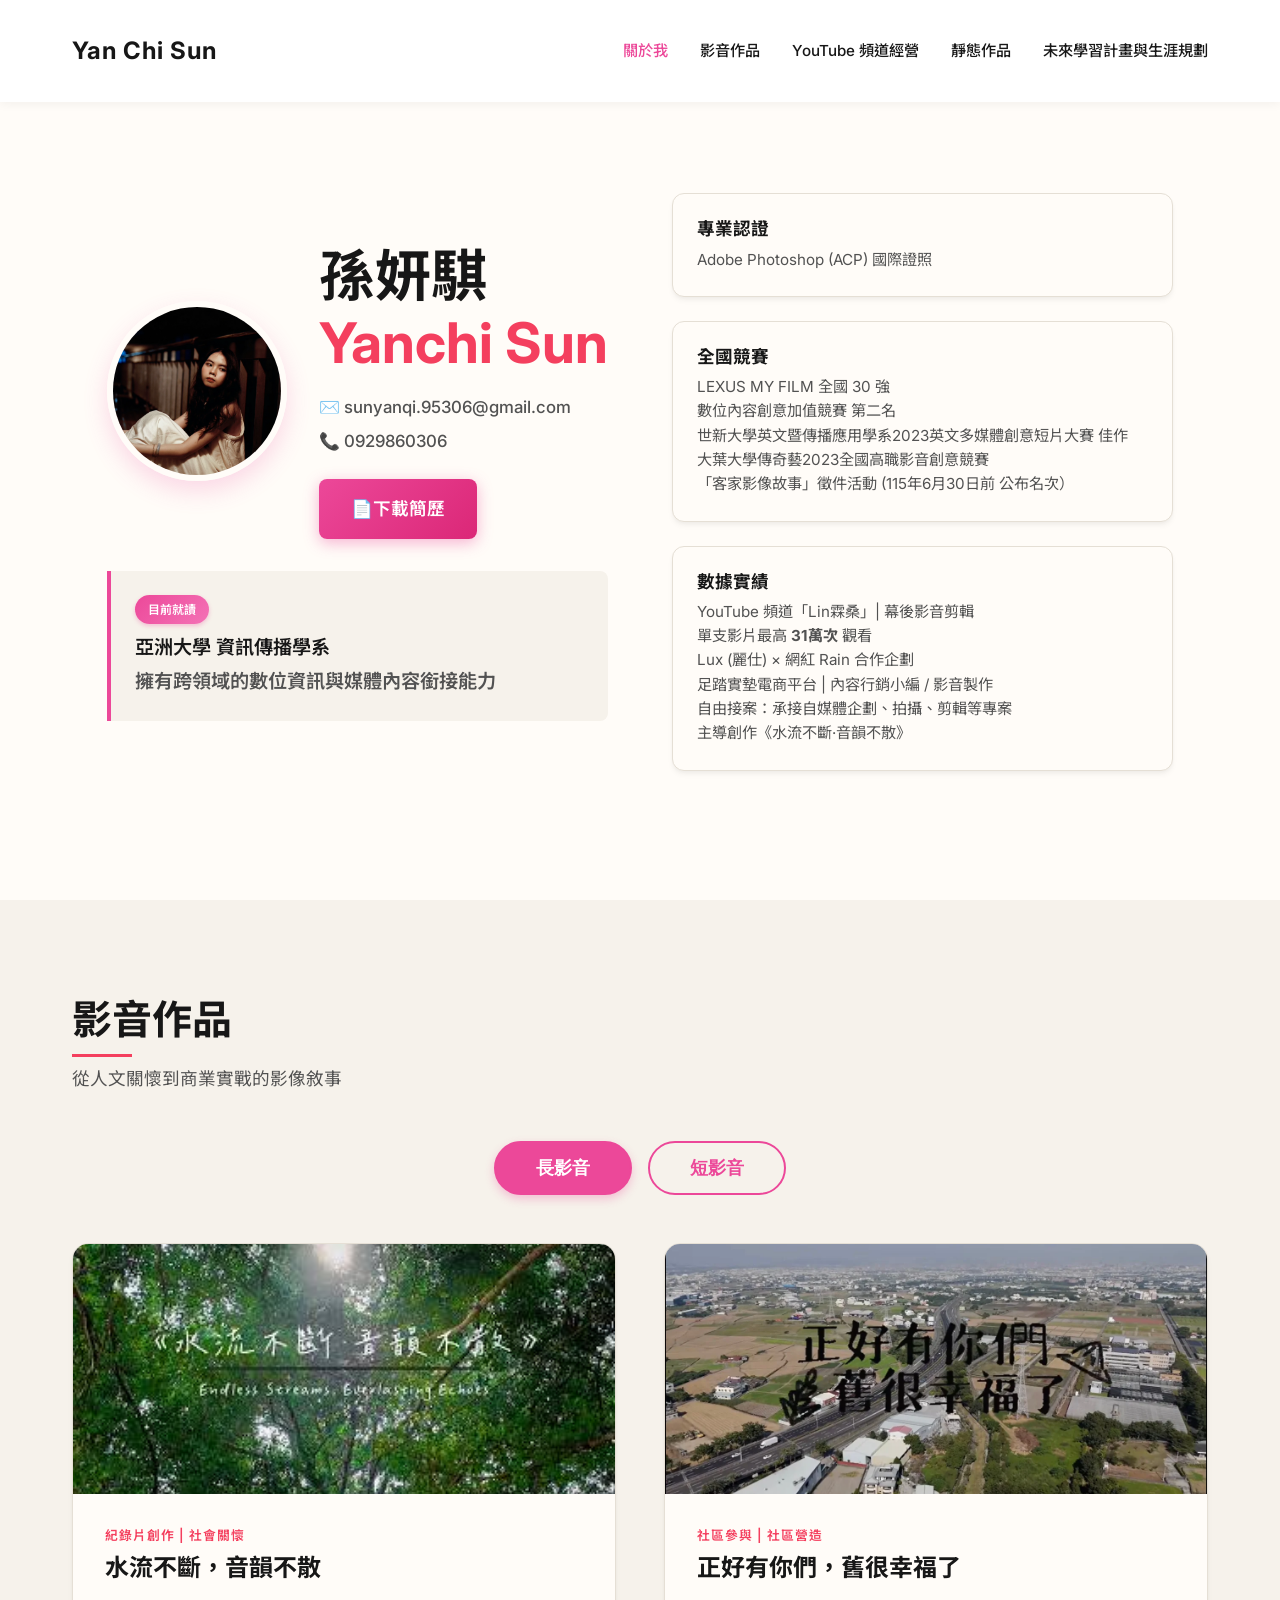
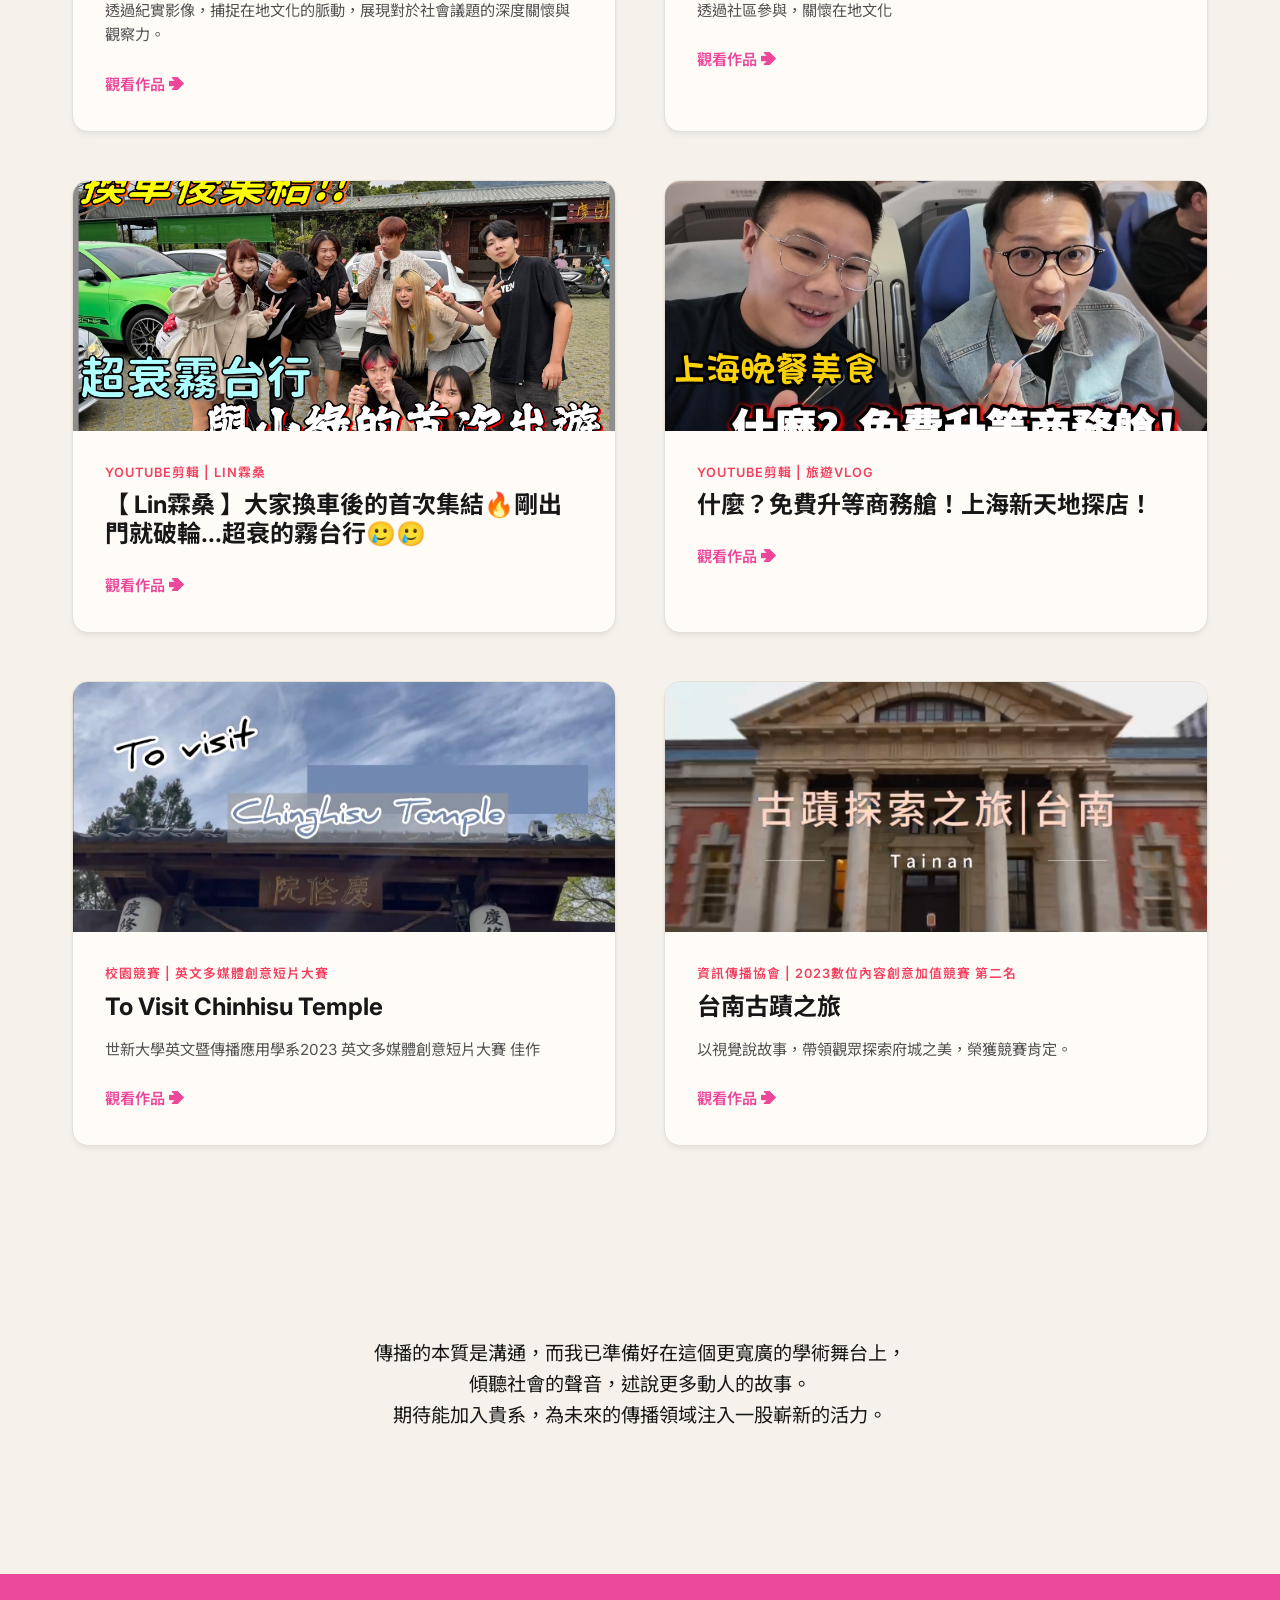
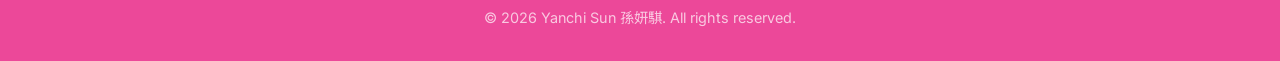
==== commit c8b4770c: "Add files via upload" ====
--- a/index.html
+++ b/index.html
@@ -47,6 +47,9 @@
                             <a href="mailto:sunyanqi.95306@gmail.com">✉️ sunyanqi.95306@gmail.com</a>
                             <a href="tel:0929860306">📞 0929860306</a>
                         </div>
+                        <div style="margin-top: 1.5rem;">
+                            <a href="簡歷.pdf" target="_blank" class="btn btn-primary">📄下載簡歷</a>
+                        </div>
                     </div>
                 </div>
                 <div class="current-bg">
